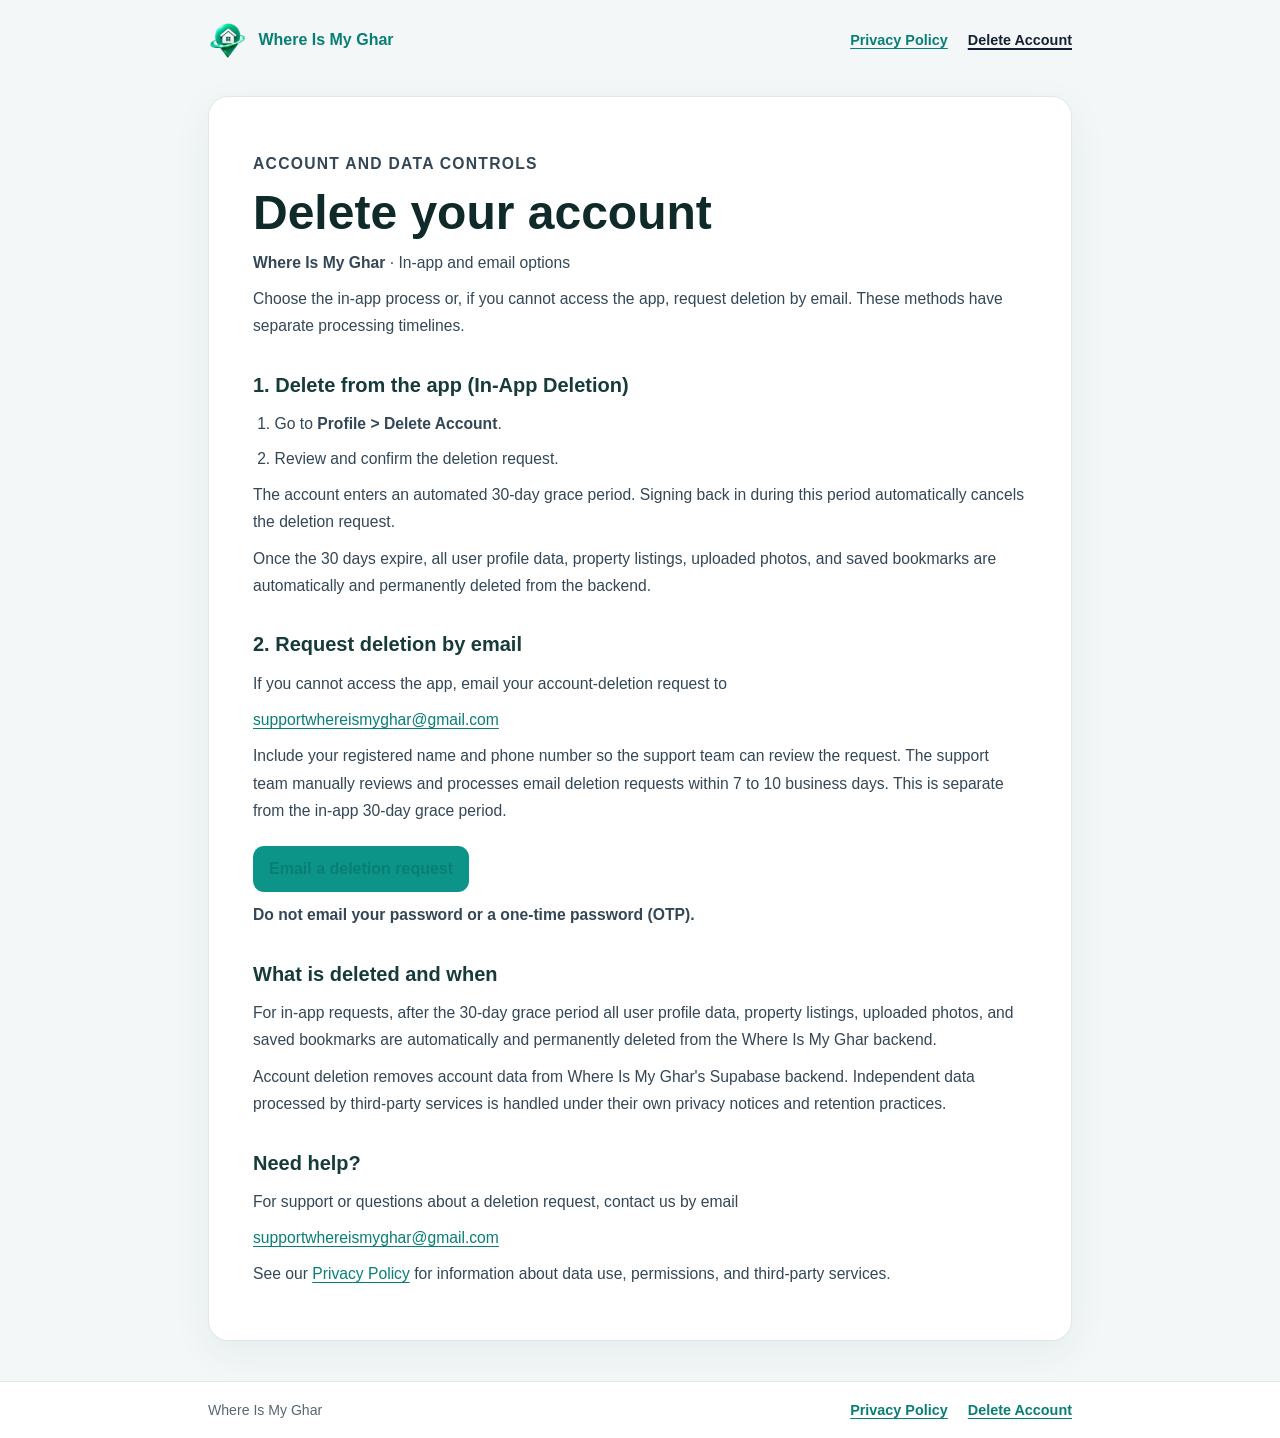
==== delete-account/index.html @ 68649dc3 "Isolate support emails from punctuation Co-authored-by: Copilot <223556219+Copilot@users.noreply.git" ====
<!doctype html>
<html lang="en">
  <head>
    <meta charset="utf-8" />
    <meta name="viewport" content="width=device-width, initial-scale=1" />
    <meta name="description" content="How to request deletion of your Where Is My Ghar account and associated data." />
    <link rel="canonical" href="https://whereismyghar.in/delete-account" />
    <link rel="stylesheet" href="/legal.css" />
    <title>Delete Account | Where Is My Ghar</title>
  </head>
  <body class="legal-page">
    <header class="legal-header legal-shell">
      <a class="legal-brand" href="/" aria-label="Where Is My Ghar home">
        <img src="/app-logo.webp" alt="" />
        <span>Where Is My Ghar</span>
      </a>
      <nav class="legal-nav" aria-label="Legal pages">
        <a href="/privacy-policy">Privacy Policy</a>
        <a href="/delete-account" aria-current="page">Delete Account</a>
      </nav>
    </header>

    <main class="legal-card legal-shell">
      <p class="legal-eyebrow">Account and data controls</p>
      <h1>Delete your account</h1>
      <p class="legal-effective"><strong>Where Is My Ghar</strong> · In-app and email options</p>
      <p class="legal-intro">
        Choose the in-app process or, if you cannot access the app, request deletion by
        email. These methods have separate processing timelines.
      </p>

      <section>
        <h2>1. Delete from the app (In-App Deletion)</h2>
        <ol>
          <li>Go to <strong>Profile &gt; Delete Account</strong>.</li>
          <li>Review and confirm the deletion request.</li>
        </ol>
        <p>
          The account enters an automated 30-day grace period. Signing back in during this
          period automatically cancels the deletion request.
        </p>
        <p>
          Once the 30 days expire, all user profile data, property listings, uploaded photos,
          and saved bookmarks are automatically and permanently deleted from the backend.
        </p>
      </section>

      <section>
        <h2>2. Request deletion by email</h2>
        <p>
          If you cannot access the app, email your account-deletion request to
        </p>
        <p>
          <a href="mailto:supportwhereismyghar@gmail.com?subject=Where%20Is%20My%20Ghar%20account%20deletion%20request">supportwhereismyghar@gmail.com</a>
        </p>
        <p>
          Include your registered name and phone number so the support team can review the
          request. The support team manually reviews and processes email deletion requests
          within 7 to 10 business days. This is separate from the in-app 30-day grace period.
        </p>
        <a
          class="legal-button"
          href="mailto:supportwhereismyghar@gmail.com?subject=Where%20Is%20My%20Ghar%20account%20deletion%20request"
        >Email a deletion request</a>
        <p><strong>Do not email your password or a one-time password (OTP).</strong></p>
      </section>

      <section>
        <h2>What is deleted and when</h2>
        <p>
          For in-app requests, after the 30-day grace period all user profile data, property
          listings, uploaded photos, and saved bookmarks are automatically and permanently
          deleted from the Where Is My Ghar backend.
        </p>
        <p>
          Account deletion removes account data from Where Is My Ghar's Supabase backend.
          Independent data processed by third-party services is handled under their own
          privacy notices and retention practices.
        </p>
      </section>

      <section>
        <h2>Need help?</h2>
        <p>
          For support or questions about a deletion request, contact us by email
        </p>
        <p>
          <a href="mailto:supportwhereismyghar@gmail.com">supportwhereismyghar@gmail.com</a>
        </p>
        <p>
          See our <a href="/privacy-policy">Privacy Policy</a> for information about data
          use, permissions, and third-party services.
        </p>
      </section>
    </main>

    <footer class="legal-footer">
      <p>Where Is My Ghar</p>
      <nav aria-label="Footer legal links">
        <a href="/privacy-policy">Privacy Policy</a>
        <a href="/delete-account">Delete Account</a>
      </nav>
    </footer>
  </body>
</html>
---- legal.css ----
.legal-page {
  color-scheme: light;
  font-family: Inter, -apple-system, BlinkMacSystemFont, "Segoe UI", sans-serif;
  color: #172033;
  background: #f3f7f8;
  font-synthesis: none;
  text-rendering: optimizeLegibility;
}

.legal-page *,
.legal-footer * {
  box-sizing: border-box;
}

.legal-page {
  margin: 0;
  min-width: 320px;
}

.legal-page a {
  color: #087f75;
  text-underline-offset: 0.18em;
}

.legal-page a:hover {
  color: #065f58;
}

.legal-shell {
  width: min(100% - 2rem, 54rem);
  margin-inline: auto;
}

.legal-header {
  display: flex;
  align-items: center;
  justify-content: space-between;
  gap: 1rem;
  padding-block: 1.25rem;
}

.legal-brand {
  display: inline-flex;
  align-items: center;
  gap: 0.65rem;
  color: #172033;
  font-weight: 750;
  text-decoration: none;
}

.legal-brand img {
  width: 2.5rem;
  height: 2.5rem;
  object-fit: contain;
}

.legal-nav,
.legal-footer nav {
  display: flex;
  flex-wrap: wrap;
  gap: 0.75rem 1.25rem;
}

.legal-nav a,
.legal-footer a {
  font-size: 0.9rem;
  font-weight: 650;
}

.legal-nav a[aria-current="page"] {
  color: #172033;
  text-decoration-thickness: 2px;
}

.legal-card {
  margin-block: 1rem 2.5rem;
  padding: clamp(1.25rem, 4vw, 2.75rem);
  border: 1px solid #dfe8e9;
  border-radius: 1.25rem;
  background: #fff;
  box-shadow: 0 12px 40px rgb(15 45 52 / 6%);
}

.legal-eyebrow {
  margin: 0 0 0.5rem;
  color: #087f75;
  font-size: 0.82rem;
  font-weight: 750;
  letter-spacing: 0.08em;
  text-transform: uppercase;
}

.legal-card h1 {
  margin: 0;
  color: #102a2a;
  font-size: clamp(2rem, 7vw, 3rem);
  line-height: 1.12;
}

.legal-effective {
  margin: 0.8rem 0 1.5rem;
  color: #586775;
  font-size: 0.94rem;
}

.legal-intro {
  margin: 0 0 2rem;
  color: #344756;
  font-size: 1.05rem;
  line-height: 1.75;
}

.legal-card section {
  margin-top: 2rem;
}

.legal-card h2 {
  margin: 0 0 0.7rem;
  color: #173a3a;
  font-size: 1.25rem;
  line-height: 1.35;
}

.legal-card p,
.legal-card li {
  color: #344756;
  font-size: 0.98rem;
  line-height: 1.75;
}

.legal-card p {
  margin: 0.55rem 0;
}

.legal-card ul,
.legal-card ol {
  margin: 0.65rem 0 0;
  padding-left: 1.35rem;
}

.legal-card li + li {
  margin-top: 0.45rem;
}

.legal-button {
  display: inline-flex;
  min-height: 2.9rem;
  align-items: center;
  justify-content: center;
  margin-top: 0.8rem;
  padding: 0.7rem 1rem;
  border-radius: 0.7rem;
  background: #0d9488;
  color: #fff;
  font-weight: 700;
  text-decoration: none;
}

.legal-button:hover {
  background: #087f75;
  color: #fff;
}

.legal-footer {
  display: flex;
  flex-wrap: wrap;
  align-items: center;
  justify-content: space-between;
  gap: 0.75rem 1.5rem;
  padding: 1.25rem max(1rem, calc((100% - 54rem) / 2));
  border-top: 1px solid #dfe8e9;
  background: #fff;
}

.legal-footer p {
  margin: 0;
  color: #586775;
  font-size: 0.88rem;
}

.site-legal-footer {
  position: relative;
  z-index: 1;
}

.dark .site-legal-footer {
  border-color: #334155;
  background: #0f172a;
}

.dark .site-legal-footer p {
  color: #cbd5e1;
}

@media (max-width: 520px) {
  .legal-shell {
    width: min(100% - 1.25rem, 54rem);
  }

  .legal-header {
    align-items: flex-start;
    flex-direction: column;
  }

  .legal-nav {
    gap: 0.6rem 1rem;
  }

  .legal-card {
    margin-top: 0.25rem;
    border-radius: 1rem;
  }

  .legal-footer {
    align-items: flex-start;
    flex-direction: column;
    padding-inline: 1rem;
  }
}
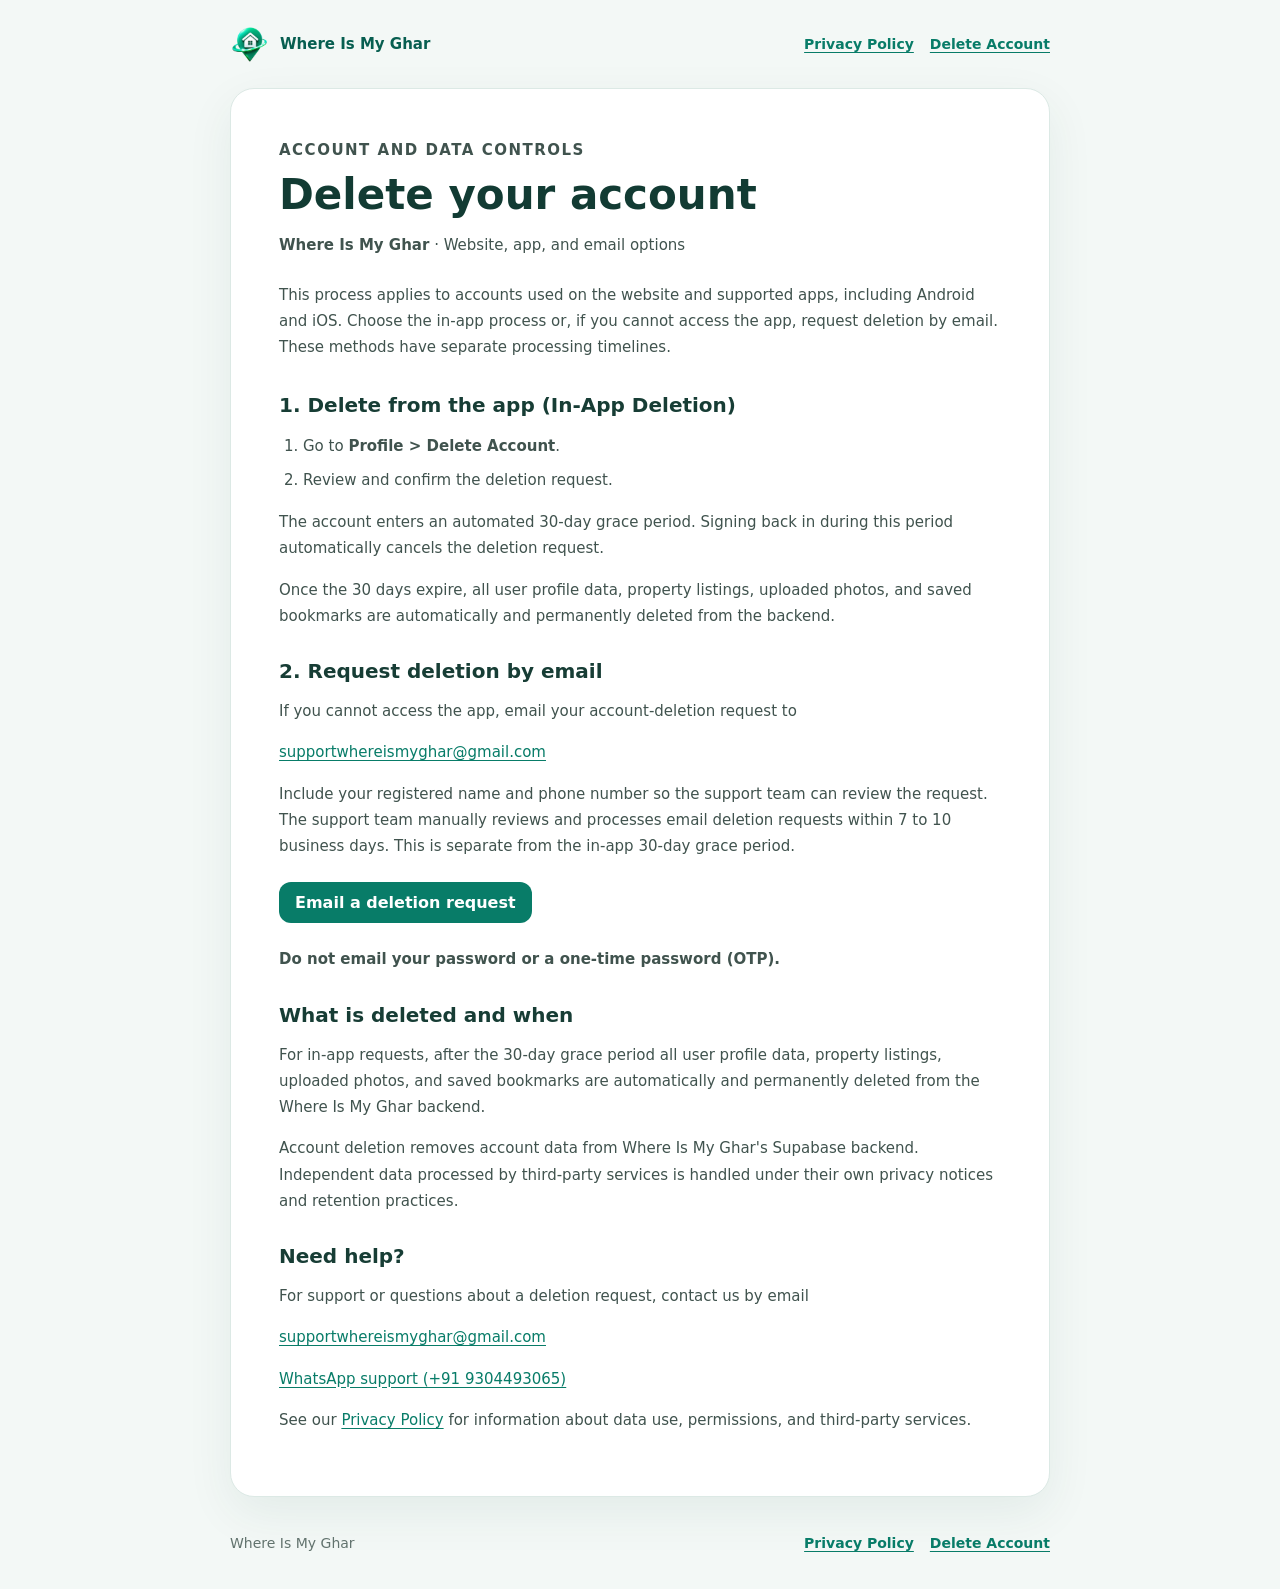
==== commit c856f385: "Deploy version 13 production site Co-authored-by: Copilot <223556219+Copilot@users.noreply.github.co" ====
--- a/delete-account/index.html
+++ b/delete-account/index.html
@@ -3,12 +3,12 @@
   <head>
     <meta charset="utf-8" />
     <meta name="viewport" content="width=device-width, initial-scale=1" />
-    <meta name="description" content="How to request deletion of your Where Is My Ghar account and associated data." />
+    <meta name="description" content="How to request deletion of your Where Is My Ghar account and associated data from the website or supported apps." />
     <link rel="canonical" href="https://whereismyghar.in/delete-account" />
     <link rel="stylesheet" href="/legal.css" />
     <title>Delete Account | Where Is My Ghar</title>
   </head>
-  <body class="legal-page">
+  <body class="legal-page" data-legal-page="delete-account">
     <header class="legal-header legal-shell">
       <a class="legal-brand" href="/" aria-label="Where Is My Ghar home">
         <img src="/app-logo.webp" alt="" />
@@ -23,10 +23,11 @@
     <main class="legal-card legal-shell">
       <p class="legal-eyebrow">Account and data controls</p>
       <h1>Delete your account</h1>
-      <p class="legal-effective"><strong>Where Is My Ghar</strong> · In-app and email options</p>
+      <p class="legal-effective"><strong>Where Is My Ghar</strong> · Website, app, and email options</p>
       <p class="legal-intro">
-        Choose the in-app process or, if you cannot access the app, request deletion by
-        email. These methods have separate processing timelines.
+        This process applies to accounts used on the website and supported apps, including
+        Android and iOS. Choose the in-app process or, if you cannot access the app, request
+        deletion by email. These methods have separate processing timelines.
       </p>
 
       <section>
@@ -87,6 +88,14 @@
         <p>
           <a href="mailto:supportwhereismyghar@gmail.com">supportwhereismyghar@gmail.com</a>
         </p>
+        <p class="legal-whatsapp-paragraph">
+          <a
+            class="legal-whatsapp-link"
+            href="https://wa.me/919304493065?text=Hi%20Where%20Is%20My%20Ghar%20Support,%20I%20have%20a%20question%20about%20account%20deletion."
+            target="_blank"
+            rel="noopener noreferrer"
+          >WhatsApp support (+91 9304493065)</a>
+        </p>
         <p>
           See our <a href="/privacy-policy">Privacy Policy</a> for information about data
           use, permissions, and third-party services.
@@ -101,5 +110,6 @@
         <a href="/delete-account">Delete Account</a>
       </nav>
     </footer>
+  <script src="/legal-language.js"></script>
   </body>
 </html>
--- a/legal.css
+++ b/legal.css
@@ -1,200 +1,171 @@
-.legal-page {
-  color-scheme: light;
-  font-family: Inter, -apple-system, BlinkMacSystemFont, "Segoe UI", sans-serif;
-  color: #172033;
-  background: #f3f7f8;
+:root {
+  color-scheme: light dark;
+  font-family: Inter, ui-sans-serif, system-ui, -apple-system, BlinkMacSystemFont, "Segoe UI", sans-serif;
+  color: #17211f;
+  background: #f3f8f6;
   font-synthesis: none;
   text-rendering: optimizeLegibility;
 }
 
-.legal-page *,
-.legal-footer * {
+* {
   box-sizing: border-box;
 }
 
+body {
+  margin: 0;
+}
+
+a {
+  color: #087c68;
+  text-underline-offset: 3px;
+}
+
 .legal-page {
-  margin: 0;
-  min-width: 320px;
-}
-
-.legal-page a {
-  color: #087f75;
-  text-underline-offset: 0.18em;
-}
-
-.legal-page a:hover {
-  color: #065f58;
+  min-height: 100vh;
+  padding: 24px;
 }
 
 .legal-shell {
-  width: min(100% - 2rem, 54rem);
+  width: min(100%, 820px);
   margin-inline: auto;
 }
 
-.legal-header {
+.legal-header,
+.legal-nav,
+.legal-brand,
+.legal-footer nav {
   display: flex;
   align-items: center;
+}
+
+.legal-header {
   justify-content: space-between;
-  gap: 1rem;
-  padding-block: 1.25rem;
+  gap: 20px;
+  margin-bottom: 24px;
 }
 
 .legal-brand {
-  display: inline-flex;
-  align-items: center;
-  gap: 0.65rem;
-  color: #172033;
+  gap: 10px;
+  color: #075e50;
+  font-size: 15px;
   font-weight: 750;
   text-decoration: none;
 }
 
 .legal-brand img {
-  width: 2.5rem;
-  height: 2.5rem;
+  width: 40px;
+  height: 40px;
   object-fit: contain;
 }
 
 .legal-nav,
 .legal-footer nav {
-  display: flex;
   flex-wrap: wrap;
-  gap: 0.75rem 1.25rem;
-}
-
-.legal-nav a,
-.legal-footer a {
-  font-size: 0.9rem;
+  gap: 16px;
+  font-size: 14px;
   font-weight: 650;
 }
 
-.legal-nav a[aria-current="page"] {
-  color: #172033;
-  text-decoration-thickness: 2px;
-}
-
 .legal-card {
-  margin-block: 1rem 2.5rem;
-  padding: clamp(1.25rem, 4vw, 2.75rem);
-  border: 1px solid #dfe8e9;
-  border-radius: 1.25rem;
+  padding: clamp(24px, 5vw, 48px);
+  border: 1px solid #dce9e5;
+  border-radius: 24px;
   background: #fff;
-  box-shadow: 0 12px 40px rgb(15 45 52 / 6%);
+  box-shadow: 0 16px 48px rgb(19 72 61 / 7%);
 }
 
 .legal-eyebrow {
-  margin: 0 0 0.5rem;
-  color: #087f75;
-  font-size: 0.82rem;
+  margin: 0 0 8px;
+  color: #087c68;
+  font-size: 12px;
   font-weight: 750;
-  letter-spacing: 0.08em;
+  letter-spacing: 0.1em;
   text-transform: uppercase;
 }
 
-.legal-card h1 {
+h1 {
   margin: 0;
-  color: #102a2a;
-  font-size: clamp(2rem, 7vw, 3rem);
-  line-height: 1.12;
+  color: #123b33;
+  font-size: clamp(30px, 6vw, 42px);
+  line-height: 1.15;
 }
 
 .legal-effective {
-  margin: 0.8rem 0 1.5rem;
-  color: #586775;
-  font-size: 0.94rem;
+  margin: 12px 0 0;
+  color: #62736e;
+  font-size: 14px;
 }
 
 .legal-intro {
-  margin: 0 0 2rem;
-  color: #344756;
-  font-size: 1.05rem;
-  line-height: 1.75;
+  margin: 24px 0 32px;
+  color: #40534e;
+  font-size: 17px;
+  line-height: 1.7;
 }
 
 .legal-card section {
-  margin-top: 2rem;
+  margin-top: 30px;
 }
 
 .legal-card h2 {
-  margin: 0 0 0.7rem;
-  color: #173a3a;
-  font-size: 1.25rem;
-  line-height: 1.35;
+  margin: 0 0 12px;
+  color: #173d35;
+  font-size: 20px;
 }
 
 .legal-card p,
 .legal-card li {
-  color: #344756;
-  font-size: 0.98rem;
+  color: #40534e;
+  font-size: 15px;
   line-height: 1.75;
-}
-
-.legal-card p {
-  margin: 0.55rem 0;
 }
 
 .legal-card ul,
 .legal-card ol {
-  margin: 0.65rem 0 0;
-  padding-left: 1.35rem;
+  padding-left: 24px;
 }
 
 .legal-card li + li {
-  margin-top: 0.45rem;
+  margin-top: 8px;
 }
 
 .legal-button {
   display: inline-flex;
-  min-height: 2.9rem;
-  align-items: center;
-  justify-content: center;
-  margin-top: 0.8rem;
-  padding: 0.7rem 1rem;
-  border-radius: 0.7rem;
-  background: #0d9488;
+  margin: 8px 0;
+  padding: 11px 16px;
+  border-radius: 12px;
+  background: #087c68;
   color: #fff;
+  -webkit-text-fill-color: #fff;
   font-weight: 700;
   text-decoration: none;
 }
 
+.legal-card .legal-button,
+.legal-card .legal-button:link,
+.legal-card .legal-button:visited {
+  color: #fff;
+  -webkit-text-fill-color: #fff;
+}
+
 .legal-button:hover {
-  background: #087f75;
-  color: #fff;
+  background: #066554;
 }
 
 .legal-footer {
   display: flex;
-  flex-wrap: wrap;
+  justify-content: space-between;
   align-items: center;
-  justify-content: space-between;
-  gap: 0.75rem 1.5rem;
-  padding: 1.25rem max(1rem, calc((100% - 54rem) / 2));
-  border-top: 1px solid #dfe8e9;
-  background: #fff;
-}
-
-.legal-footer p {
-  margin: 0;
-  color: #586775;
-  font-size: 0.88rem;
-}
-
-.site-legal-footer {
-  position: relative;
-  z-index: 1;
-}
-
-.dark .site-legal-footer {
-  border-color: #334155;
-  background: #0f172a;
-}
-
-.dark .site-legal-footer p {
-  color: #cbd5e1;
-}
-
-@media (max-width: 520px) {
-  .legal-shell {
-    width: min(100% - 1.25rem, 54rem);
+  gap: 16px;
+  width: min(100%, 820px);
+  margin: 24px auto 0;
+  color: #62736e;
+  font-size: 14px;
+}
+
+@media (max-width: 560px) {
+  .legal-page {
+    padding: 16px;
   }
 
   .legal-header {
@@ -202,18 +173,57 @@
     flex-direction: column;
   }
 
-  .legal-nav {
-    gap: 0.6rem 1rem;
-  }
-
-  .legal-card {
-    margin-top: 0.25rem;
-    border-radius: 1rem;
-  }
-
   .legal-footer {
     align-items: flex-start;
     flex-direction: column;
-    padding-inline: 1rem;
-  }
-}
+  }
+}
+
+@media (prefers-color-scheme: dark) {
+  :root {
+    color: #e5eeeb;
+    background: #0b1714;
+  }
+
+  .legal-page {
+    background: #0b1714;
+  }
+
+  .legal-brand {
+    color: #6ee7c4;
+  }
+
+  .legal-card {
+    border-color: #29463e;
+    background: #12221e;
+  }
+
+  .legal-eyebrow,
+  a {
+    color: #6ee7c4;
+  }
+
+  h1,
+  .legal-card h2 {
+    color: #e3f4ee;
+  }
+
+  .legal-effective,
+  .legal-card p,
+  .legal-card li,
+  .legal-footer {
+    color: #c4d5ce;
+  }
+
+  .legal-card .legal-button,
+  .legal-card .legal-button:link,
+  .legal-card .legal-button:visited {
+    background: #0b806d;
+    color: #fff;
+    -webkit-text-fill-color: #fff;
+  }
+
+  .legal-card .legal-button:hover {
+    background: #09927b;
+  }
+}
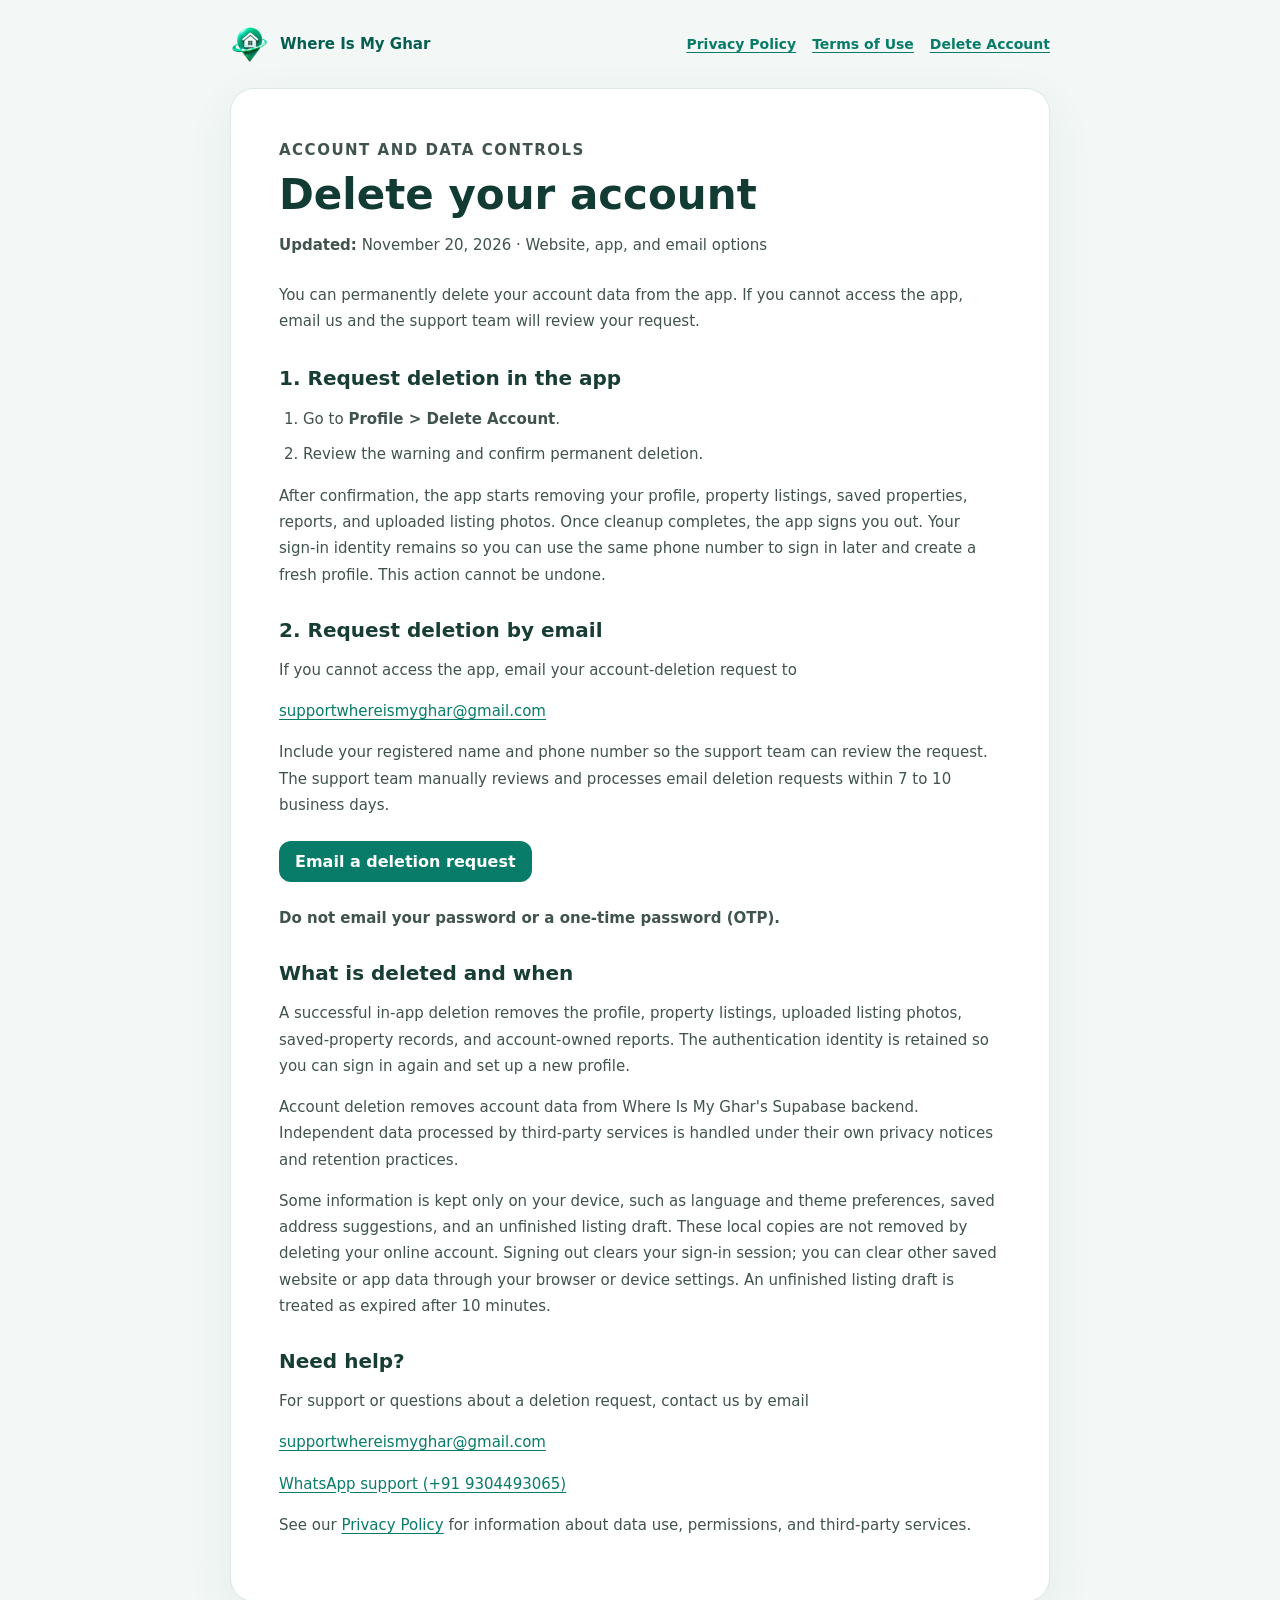
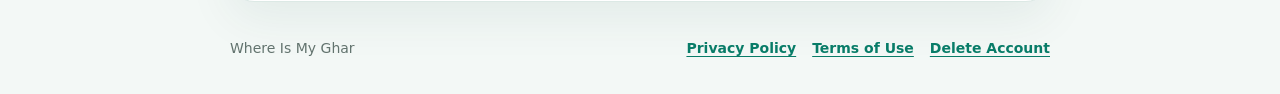
==== commit e22234cf: "Deploy updated web archive Co-authored-by: Copilot <223556219+Copilot@users.noreply.github.com>" ====
--- a/delete-account/index.html
+++ b/delete-account/index.html
@@ -3,8 +3,10 @@
   <head>
     <meta charset="utf-8" />
     <meta name="viewport" content="width=device-width, initial-scale=1" />
-    <meta name="description" content="How to request deletion of your Where Is My Ghar account and associated data from the website or supported apps." />
+    <meta name="description" content="How to request deletion of your Where Is My Ghar account and what happens to its data." />
     <link rel="canonical" href="https://whereismyghar.in/delete-account" />
+    <link rel="icon" type="image/png" href="/where-is-my-ghar-icon-192.png" />
+    <link rel="apple-touch-icon" href="/where-is-my-ghar-icon-192.png" />
     <link rel="stylesheet" href="/legal.css" />
     <title>Delete Account | Where Is My Ghar</title>
   </head>
@@ -16,6 +18,7 @@
       </a>
       <nav class="legal-nav" aria-label="Legal pages">
         <a href="/privacy-policy">Privacy Policy</a>
+        <a href="/terms-of-use">Terms of Use</a>
         <a href="/delete-account" aria-current="page">Delete Account</a>
       </nav>
     </header>
@@ -23,26 +26,24 @@
     <main class="legal-card legal-shell">
       <p class="legal-eyebrow">Account and data controls</p>
       <h1>Delete your account</h1>
-      <p class="legal-effective"><strong>Where Is My Ghar</strong> · Website, app, and email options</p>
+      <p class="legal-effective"><strong>Updated:</strong> November 20, 2026 · Website, app, and email options</p>
       <p class="legal-intro">
-        This process applies to accounts used on the website and supported apps, including
-        Android and iOS. Choose the in-app process or, if you cannot access the app, request
-        deletion by email. These methods have separate processing timelines.
+        You can permanently delete your account data from the app. If you cannot access the app,
+        email us and the support team will review your request.
       </p>
 
       <section>
-        <h2>1. Delete from the app (In-App Deletion)</h2>
+        <h2>1. Request deletion in the app</h2>
         <ol>
           <li>Go to <strong>Profile &gt; Delete Account</strong>.</li>
-          <li>Review and confirm the deletion request.</li>
+          <li>Review the warning and confirm permanent deletion.</li>
         </ol>
         <p>
-          The account enters an automated 30-day grace period. Signing back in during this
-          period automatically cancels the deletion request.
-        </p>
-        <p>
-          Once the 30 days expire, all user profile data, property listings, uploaded photos,
-          and saved bookmarks are automatically and permanently deleted from the backend.
+          After confirmation, the app starts removing your profile, property listings,
+          saved properties, reports, and uploaded listing photos. Once cleanup completes,
+          the app signs you out. Your sign-in identity remains so you can use the same
+          phone number to sign in later and create a fresh profile. This action cannot be
+          undone.
         </p>
       </section>
 
@@ -57,7 +58,7 @@
         <p>
           Include your registered name and phone number so the support team can review the
           request. The support team manually reviews and processes email deletion requests
-          within 7 to 10 business days. This is separate from the in-app 30-day grace period.
+          within 7 to 10 business days.
         </p>
         <a
           class="legal-button"
@@ -69,14 +70,23 @@
       <section>
         <h2>What is deleted and when</h2>
         <p>
-          For in-app requests, after the 30-day grace period all user profile data, property
-          listings, uploaded photos, and saved bookmarks are automatically and permanently
-          deleted from the Where Is My Ghar backend.
+          A successful in-app deletion removes the profile, property listings, uploaded
+          listing photos, saved-property records, and account-owned reports. The
+          authentication identity is retained so you can sign in again and set up a new
+          profile.
         </p>
         <p>
           Account deletion removes account data from Where Is My Ghar's Supabase backend.
           Independent data processed by third-party services is handled under their own
           privacy notices and retention practices.
+        </p>
+        <p>
+          Some information is kept only on your device, such as language and theme
+          preferences, saved address suggestions, and an unfinished listing draft. These
+          local copies are not removed by deleting your online account. Signing out clears
+          your sign-in session; you can clear other saved website or app data through your
+          browser or device settings. An unfinished listing draft is treated as expired
+          after 10 minutes.
         </p>
       </section>
 
@@ -107,6 +117,7 @@
       <p>Where Is My Ghar</p>
       <nav aria-label="Footer legal links">
         <a href="/privacy-policy">Privacy Policy</a>
+        <a href="/terms-of-use">Terms of Use</a>
         <a href="/delete-account">Delete Account</a>
       </nav>
     </footer>
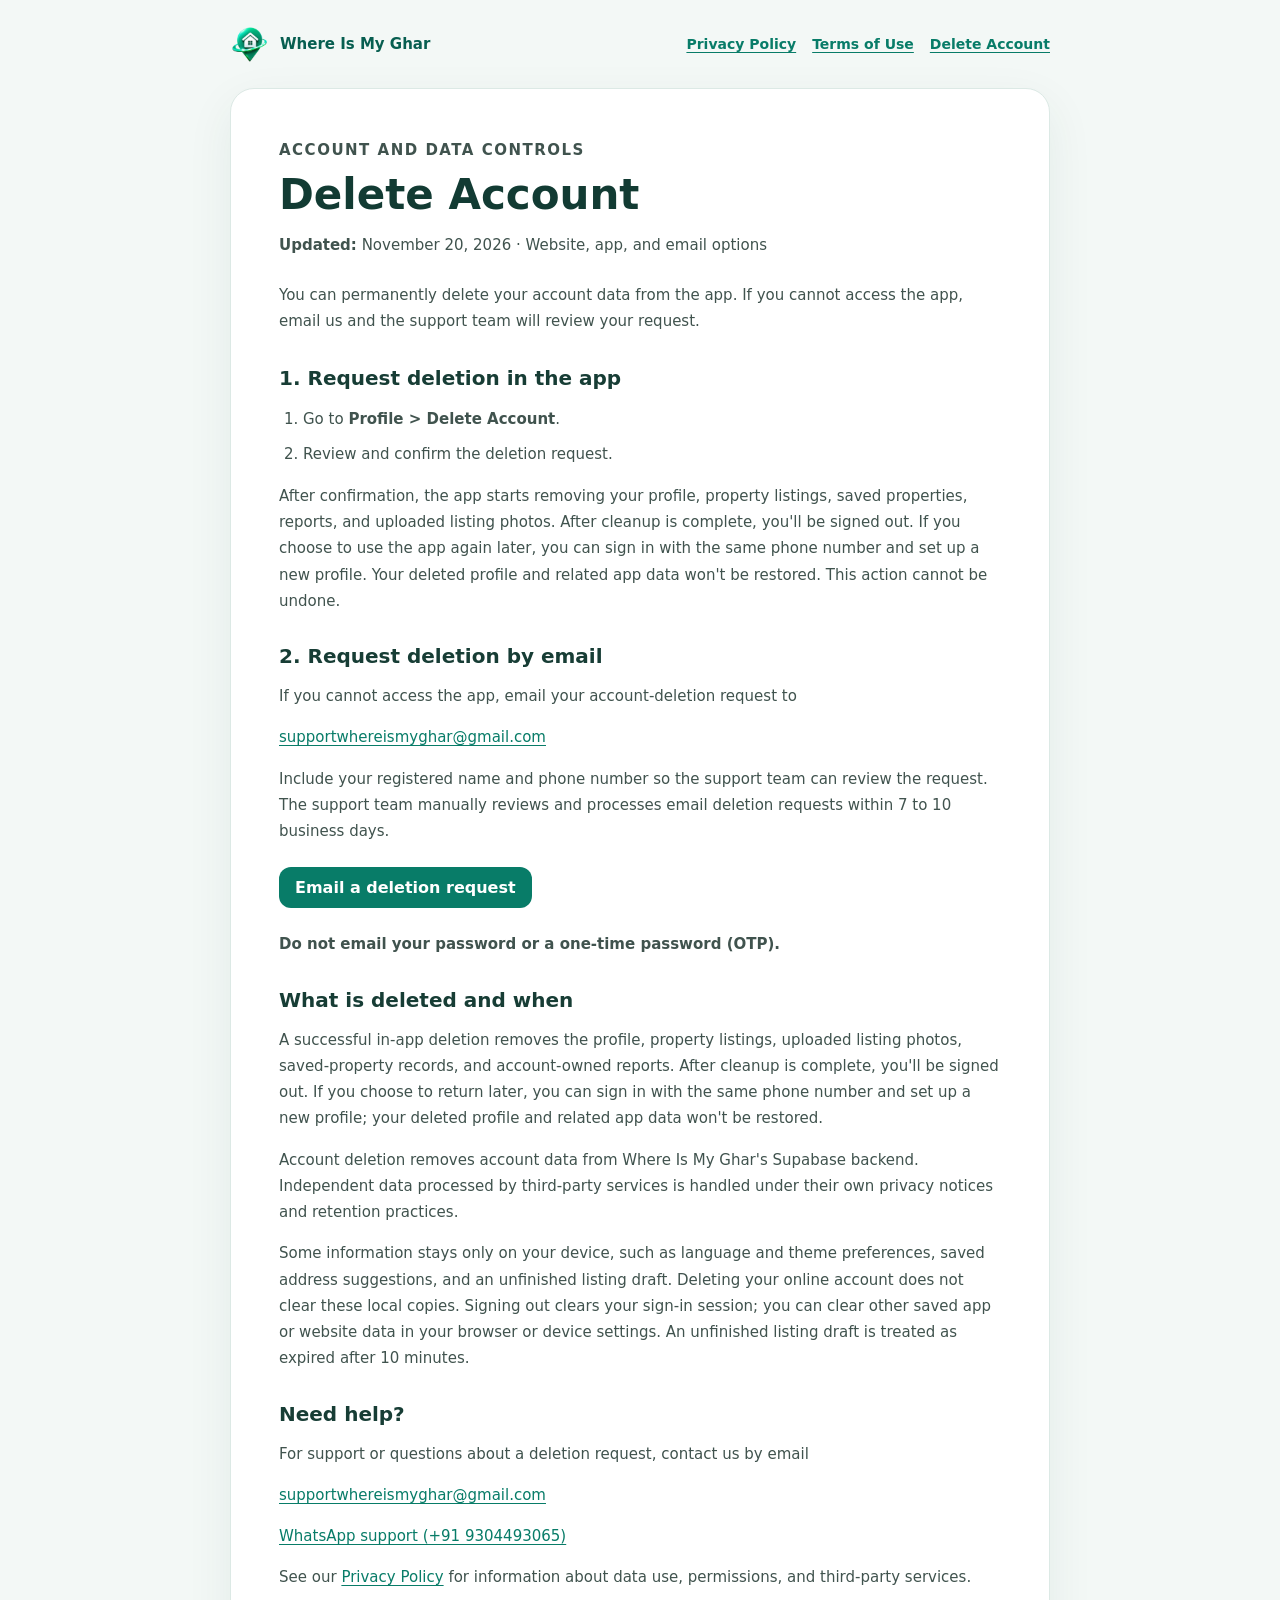
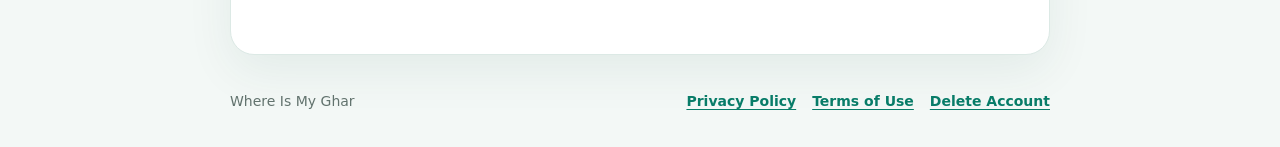
==== commit 6e510a63: "Deploy updated web bundle and sitemap Co-authored-by: Copilot <223556219+Copilot@users.noreply.githu" ====
--- a/delete-account/index.html
+++ b/delete-account/index.html
@@ -2,11 +2,11 @@
 <html lang="en">
   <head>
     <meta charset="utf-8" />
-    <meta name="viewport" content="width=device-width, initial-scale=1" />
+    <meta name="viewport" content="width=device-width, initial-scale=1, viewport-fit=cover" />
     <meta name="description" content="How to request deletion of your Where Is My Ghar account and what happens to its data." />
     <link rel="canonical" href="https://whereismyghar.in/delete-account" />
-    <link rel="icon" type="image/png" href="/where-is-my-ghar-icon-192.png" />
-    <link rel="apple-touch-icon" href="/where-is-my-ghar-icon-192.png" />
+    <link rel="icon" type="image/png" href="/favicon.png" />
+    <link rel="apple-touch-icon" href="/apple-touch-icon.png" />
     <link rel="stylesheet" href="/legal.css" />
     <title>Delete Account | Where Is My Ghar</title>
   </head>
@@ -41,8 +41,9 @@
         <p>
           After confirmation, the app starts removing your profile, property listings,
           saved properties, reports, and uploaded listing photos. Once cleanup completes,
-          the app signs you out. Your sign-in identity remains so you can use the same
-          phone number to sign in later and create a fresh profile. This action cannot be
+          After cleanup is complete, you'll be signed out. If you choose to use the app
+          again later, you can sign in with the same phone number and set up a new profile.
+          Your deleted profile and related app data won't be restored. This action cannot be
           undone.
         </p>
       </section>
@@ -72,8 +73,9 @@
         <p>
           A successful in-app deletion removes the profile, property listings, uploaded
           listing photos, saved-property records, and account-owned reports. The
-          authentication identity is retained so you can sign in again and set up a new
-          profile.
+          After cleanup is complete, you'll be signed out. If you choose to return later,
+          you can sign in with the same phone number and set up a new profile; your deleted
+          profile and related app data won't be restored.
         </p>
         <p>
           Account deletion removes account data from Where Is My Ghar's Supabase backend.
--- a/legal.css
+++ b/legal.css
@@ -22,7 +22,9 @@
 
 .legal-page {
   min-height: 100vh;
-  padding: 24px;
+  min-height: 100dvh;
+  padding: calc(24px + var(--safe-area-inset-top, env(safe-area-inset-top, 0px))) 24px
+    calc(24px + var(--safe-area-inset-bottom, env(safe-area-inset-bottom, 0px)));
 }
 
 .legal-shell {
@@ -165,7 +167,8 @@
 
 @media (max-width: 560px) {
   .legal-page {
-    padding: 16px;
+    padding: calc(16px + var(--safe-area-inset-top, env(safe-area-inset-top, 0px))) 16px
+      calc(16px + var(--safe-area-inset-bottom, env(safe-area-inset-bottom, 0px)));
   }
 
   .legal-header {
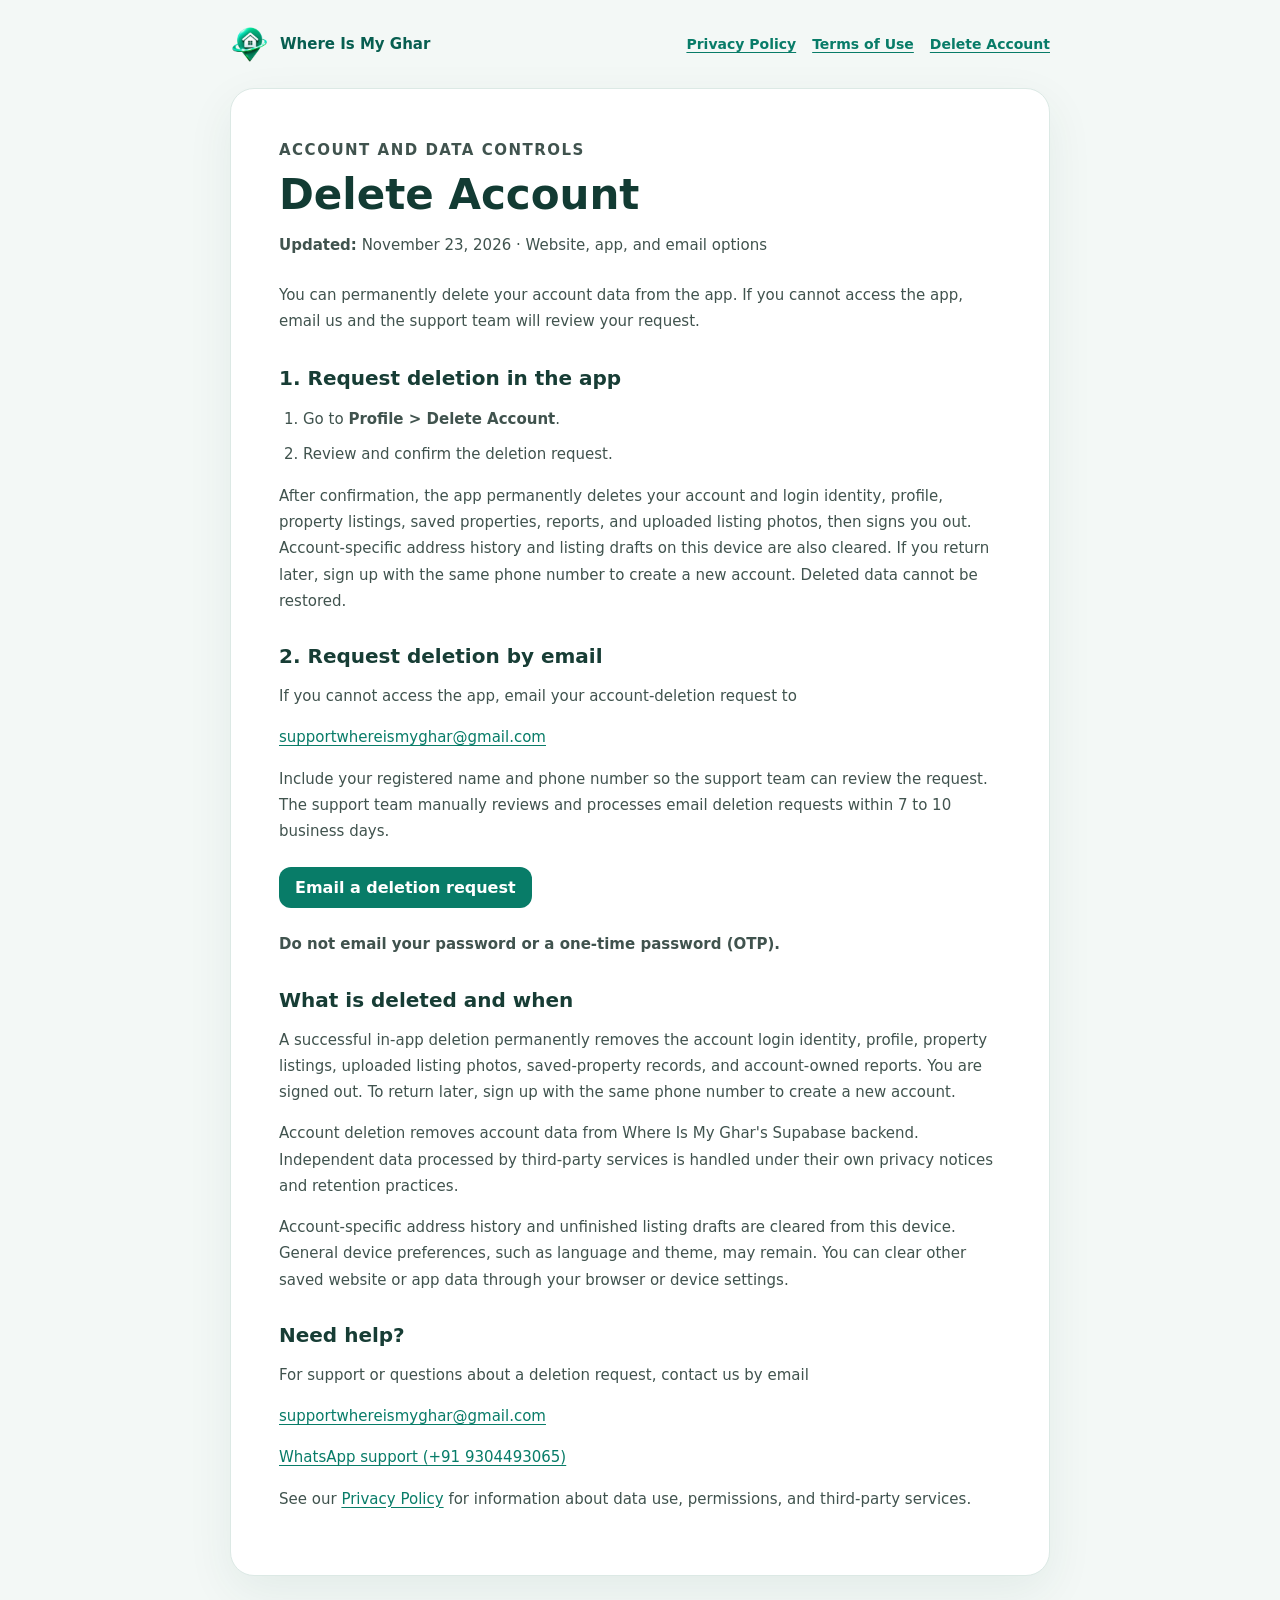
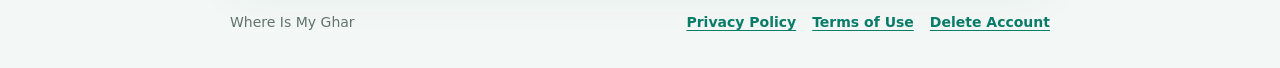
==== commit 1d971830: "Deploy updated web bundle new 8 Co-authored-by: Copilot <223556219+Copilot@users.noreply.github.com>" ====
--- a/delete-account/index.html
+++ b/delete-account/index.html
@@ -5,7 +5,7 @@
     <meta name="viewport" content="width=device-width, initial-scale=1, viewport-fit=cover" />
     <meta name="description" content="How to request deletion of your Where Is My Ghar account and what happens to its data." />
     <link rel="canonical" href="https://whereismyghar.in/delete-account" />
-    <link rel="icon" type="image/png" href="/favicon.png" />
+    <link rel="icon" type="image/png" sizes="192x192" href="/favicon.png?v=2" />
     <link rel="apple-touch-icon" href="/apple-touch-icon.png" />
     <link rel="stylesheet" href="/legal.css" />
     <title>Delete Account | Where Is My Ghar</title>
@@ -26,7 +26,7 @@
     <main class="legal-card legal-shell">
       <p class="legal-eyebrow">Account and data controls</p>
       <h1>Delete your account</h1>
-      <p class="legal-effective"><strong>Updated:</strong> November 20, 2026 · Website, app, and email options</p>
+      <p class="legal-effective"><strong>Updated:</strong> November 23, 2026 · Website, app, and email options</p>
       <p class="legal-intro">
         You can permanently delete your account data from the app. If you cannot access the app,
         email us and the support team will review your request.
@@ -39,12 +39,11 @@
           <li>Review the warning and confirm permanent deletion.</li>
         </ol>
         <p>
-          After confirmation, the app starts removing your profile, property listings,
-          saved properties, reports, and uploaded listing photos. Once cleanup completes,
-          After cleanup is complete, you'll be signed out. If you choose to use the app
-          again later, you can sign in with the same phone number and set up a new profile.
-          Your deleted profile and related app data won't be restored. This action cannot be
-          undone.
+          After confirmation, the app permanently deletes your account and login identity,
+          profile, property listings, saved properties, reports, and uploaded listing
+          photos, then signs you out. Account-specific address history and listing drafts
+          on this device are also cleared. If you return later, sign up with the same phone
+          number to create a new account. Deleted data cannot be restored.
         </p>
       </section>
 
@@ -71,11 +70,10 @@
       <section>
         <h2>What is deleted and when</h2>
         <p>
-          A successful in-app deletion removes the profile, property listings, uploaded
-          listing photos, saved-property records, and account-owned reports. The
-          After cleanup is complete, you'll be signed out. If you choose to return later,
-          you can sign in with the same phone number and set up a new profile; your deleted
-          profile and related app data won't be restored.
+          A successful in-app deletion permanently removes the account login identity,
+          profile, property listings, uploaded listing photos, saved-property records, and
+          account-owned reports. You are signed out. To return later, sign up with the same
+          phone number to create a new account.
         </p>
         <p>
           Account deletion removes account data from Where Is My Ghar's Supabase backend.
@@ -83,12 +81,10 @@
           privacy notices and retention practices.
         </p>
         <p>
-          Some information is kept only on your device, such as language and theme
-          preferences, saved address suggestions, and an unfinished listing draft. These
-          local copies are not removed by deleting your online account. Signing out clears
-          your sign-in session; you can clear other saved website or app data through your
-          browser or device settings. An unfinished listing draft is treated as expired
-          after 10 minutes.
+          Account-specific address history and unfinished listing drafts are cleared from
+          this device. General device preferences, such as language and theme, may remain.
+          You can clear other saved website or app data through your browser or device
+          settings.
         </p>
       </section>
 
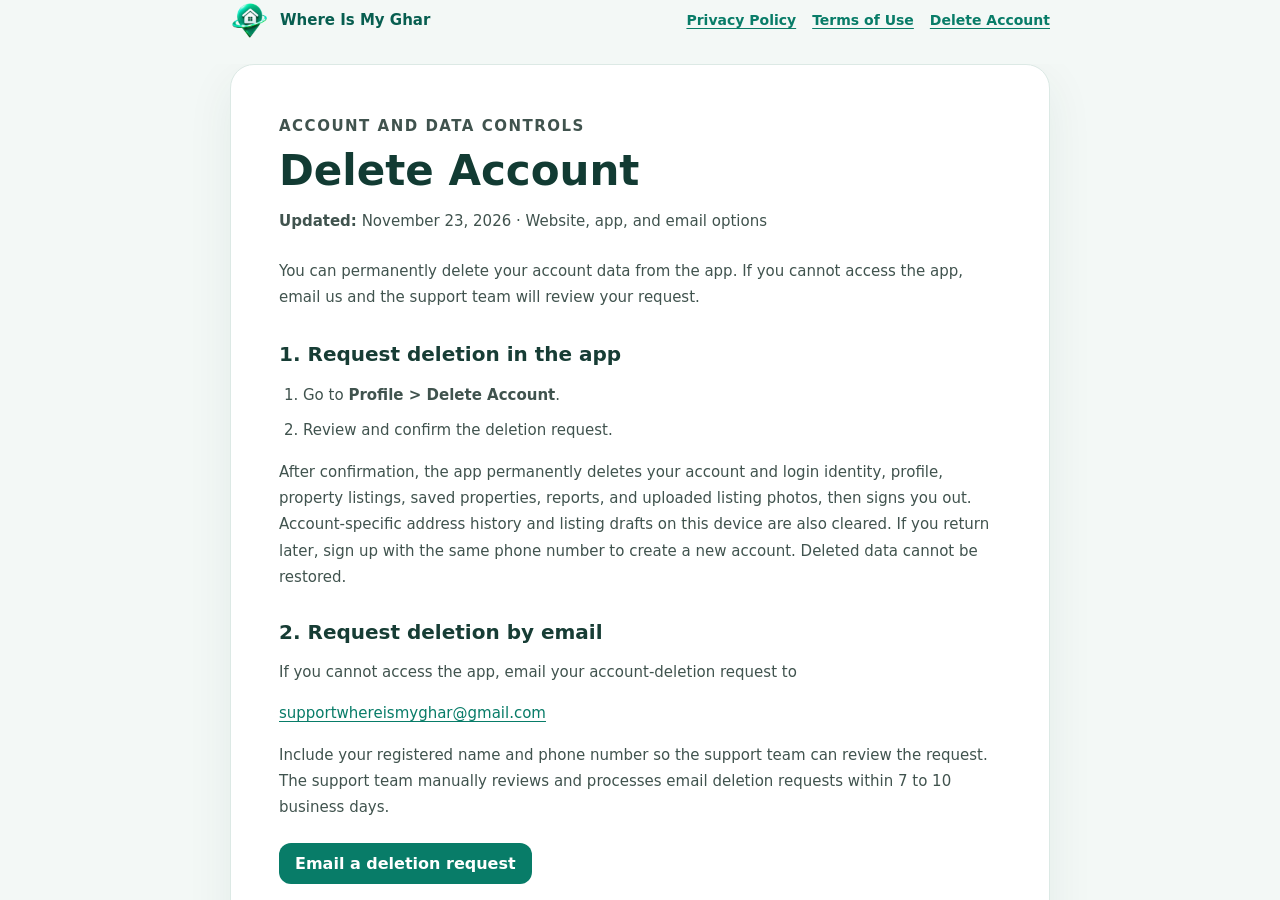
==== commit 0d278703: "Deploy updated web bundle new 10 Co-authored-by: Copilot <223556219+Copilot@users.noreply.github.com" ====
--- a/delete-account/index.html
+++ b/delete-account/index.html
@@ -7,10 +7,11 @@
     <link rel="canonical" href="https://whereismyghar.in/delete-account" />
     <link rel="icon" type="image/png" sizes="192x192" href="/favicon.png?v=2" />
     <link rel="apple-touch-icon" href="/apple-touch-icon.png" />
+    <link rel="stylesheet" href="/safe-area.css" />
     <link rel="stylesheet" href="/legal.css" />
     <title>Delete Account | Where Is My Ghar</title>
   </head>
-  <body class="legal-page" data-legal-page="delete-account">
+  <body class="app-background app-safe-area legal-page" data-legal-page="delete-account">
     <header class="legal-header legal-shell">
       <a class="legal-brand" href="/" aria-label="Where Is My Ghar home">
         <img src="/app-logo.webp" alt="" />
@@ -23,6 +24,7 @@
       </nav>
     </header>
 
+    <div class="legal-content-scroll">
     <main class="legal-card legal-shell">
       <p class="legal-eyebrow">Account and data controls</p>
       <h1>Delete your account</h1>
@@ -111,14 +113,7 @@
       </section>
     </main>
 
-    <footer class="legal-footer">
-      <p>Where Is My Ghar</p>
-      <nav aria-label="Footer legal links">
-        <a href="/privacy-policy">Privacy Policy</a>
-        <a href="/terms-of-use">Terms of Use</a>
-        <a href="/delete-account">Delete Account</a>
-      </nav>
-    </footer>
   <script src="/legal-language.js"></script>
+    </div>
   </body>
 </html>
--- a/safe-area.css
+++ b/safe-area.css
@@ -0,0 +1,83 @@
+* {
+  -ms-overflow-style: none;
+  scrollbar-width: none;
+}
+
+*::-webkit-scrollbar {
+  display: none;
+  width: 0;
+  height: 0;
+}
+
+:root {
+  --app-safe-area-top: var(--safe-area-inset-top, env(safe-area-inset-top, 0px));
+  --app-safe-area-bottom: var(--safe-area-inset-bottom, env(safe-area-inset-bottom, 0px));
+}
+
+.app-background {
+  position: fixed;
+  inset: 0;
+  isolation: isolate;
+  display: flex;
+  flex-direction: column;
+  min-height: 0;
+  overflow: hidden;
+}
+
+.app-safe-area {
+  box-sizing: border-box;
+  padding-block: var(--app-safe-area-top) var(--app-safe-area-bottom);
+}
+
+.safe-area-scroll-body {
+  flex: 1 1 0%;
+  min-height: 0;
+  overflow-y: auto;
+  overscroll-behavior: contain;
+  -webkit-overflow-scrolling: touch;
+}
+
+.safe-area-action-footer {
+  flex: 0 0 auto;
+}
+
+.safe-area-banner-offset {
+  bottom: calc(var(--app-safe-area-bottom) + 5rem);
+}
+
+.safe-area-toast-offset {
+  top: calc(var(--app-safe-area-top) + 4rem);
+}
+
+.safe-area-backdrop {
+  clip-path: inset(var(--app-safe-area-top) 0 var(--app-safe-area-bottom));
+  background-color: rgb(2 6 23 / 60%);
+  -webkit-backdrop-filter: blur(4px);
+  backdrop-filter: blur(4px);
+}
+
+.safe-area-backdrop--solid {
+  background-color: #020617;
+  -webkit-backdrop-filter: none;
+  backdrop-filter: none;
+}
+
+.safe-area-backdrop-root {
+  isolation: isolate;
+}
+
+.safe-area-backdrop-root::before {
+  position: absolute;
+  z-index: -1;
+  inset: 0;
+  background-color: rgb(2 6 23 / 60%);
+  -webkit-backdrop-filter: blur(4px);
+  backdrop-filter: blur(4px);
+  clip-path: inset(var(--app-safe-area-top) 0 var(--app-safe-area-bottom));
+  content: '';
+  pointer-events: none;
+}
+
+.safe-area-backdrop-root--subtle::before {
+  background-color: rgb(2 6 23 / 50%);
+}
--- a/legal.css
+++ b/legal.css
@@ -21,10 +21,16 @@
 }
 
 .legal-page {
-  min-height: 100vh;
-  min-height: 100dvh;
-  padding: calc(24px + var(--safe-area-inset-top, env(safe-area-inset-top, 0px))) 24px
-    calc(24px + var(--safe-area-inset-bottom, env(safe-area-inset-bottom, 0px)));
+  padding-inline: 24px;
+  background: #f3f8f6;
+}
+
+.legal-content-scroll {
+  flex: 1 1 auto;
+  min-height: 0;
+  overflow-y: auto;
+  overscroll-behavior-y: contain;
+  -webkit-overflow-scrolling: touch;
 }
 
 .legal-shell {
@@ -34,13 +40,13 @@
 
 .legal-header,
 .legal-nav,
-.legal-brand,
-.legal-footer nav {
+.legal-brand {
   display: flex;
   align-items: center;
 }
 
 .legal-header {
+  flex: 0 0 auto;
   justify-content: space-between;
   gap: 20px;
   margin-bottom: 24px;
@@ -60,8 +66,7 @@
   object-fit: contain;
 }
 
-.legal-nav,
-.legal-footer nav {
+.legal-nav {
   flex-wrap: wrap;
   gap: 16px;
   font-size: 14px;
@@ -154,21 +159,9 @@
   background: #066554;
 }
 
-.legal-footer {
-  display: flex;
-  justify-content: space-between;
-  align-items: center;
-  gap: 16px;
-  width: min(100%, 820px);
-  margin: 24px auto 0;
-  color: #62736e;
-  font-size: 14px;
-}
-
 @media (max-width: 560px) {
   .legal-page {
-    padding: calc(16px + var(--safe-area-inset-top, env(safe-area-inset-top, 0px))) 16px
-      calc(16px + var(--safe-area-inset-bottom, env(safe-area-inset-bottom, 0px)));
+    padding-inline: 16px;
   }
 
   .legal-header {
@@ -176,10 +169,6 @@
     flex-direction: column;
   }
 
-  .legal-footer {
-    align-items: flex-start;
-    flex-direction: column;
-  }
 }
 
 @media (prefers-color-scheme: dark) {
@@ -213,8 +202,7 @@
 
   .legal-effective,
   .legal-card p,
-  .legal-card li,
-  .legal-footer {
+  .legal-card li {
     color: #c4d5ce;
   }
 
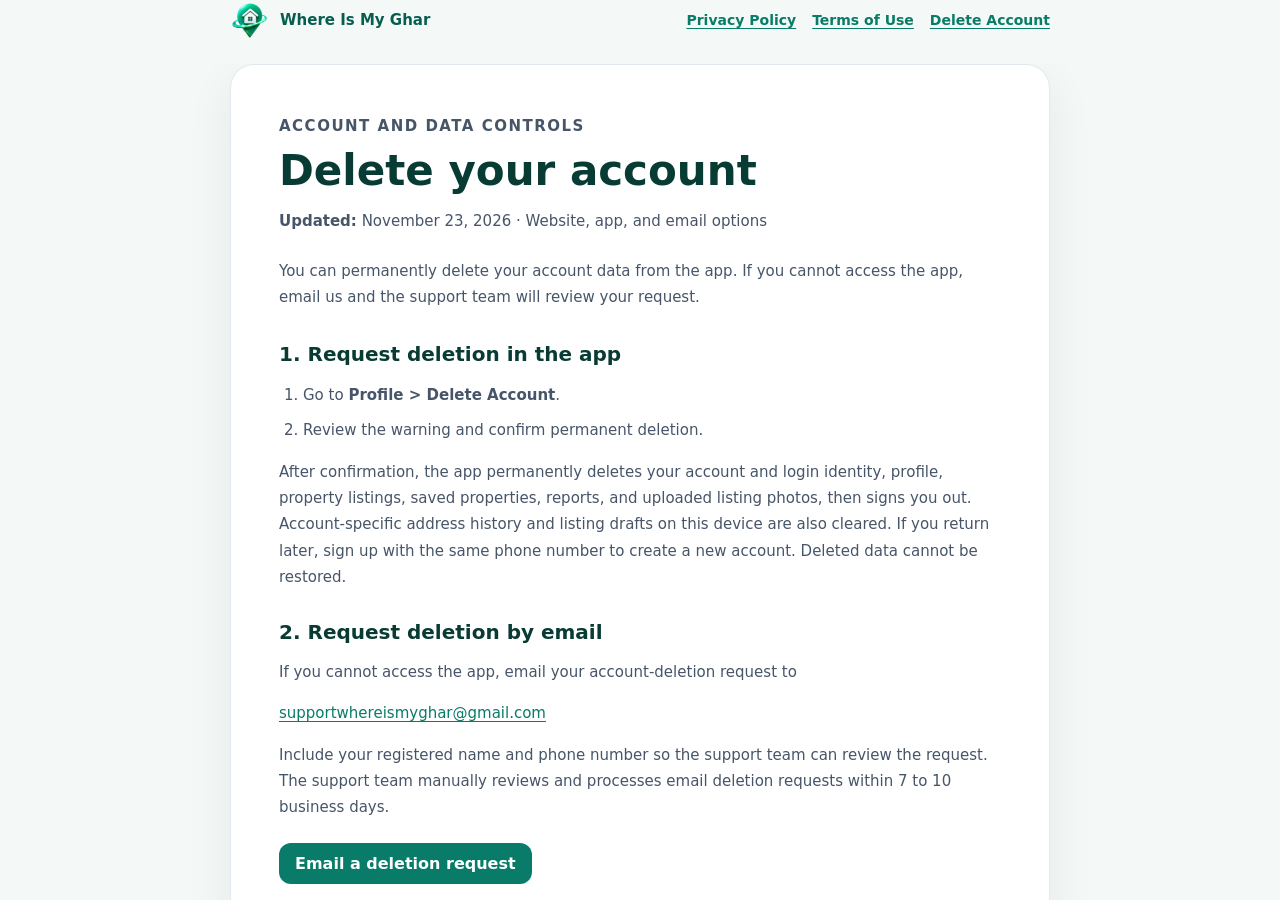
==== commit 15b2b429: "Deploy updated web bundle new 11 Co-authored-by: Copilot <223556219+Copilot@users.noreply.github.com" ====
--- a/delete-account/index.html
+++ b/delete-account/index.html
@@ -9,6 +9,14 @@
     <link rel="apple-touch-icon" href="/apple-touch-icon.png" />
     <link rel="stylesheet" href="/safe-area.css" />
     <link rel="stylesheet" href="/legal.css" />
+    <script>
+      try {
+        const theme = localStorage.getItem('wimg-theme');
+        document.documentElement.dataset.theme = ['light', 'dark', 'system'].includes(theme) ? theme : 'system';
+      } catch {
+        document.documentElement.dataset.theme = 'system';
+      }
+    </script>
     <title>Delete Account | Where Is My Ghar</title>
   </head>
   <body class="app-background app-safe-area legal-page" data-legal-page="delete-account">
@@ -113,6 +121,7 @@
       </section>
     </main>
 
+  <script src="/i18n-runtime.js"></script>
   <script src="/legal-language.js"></script>
     </div>
   </body>
--- a/safe-area.css
+++ b/safe-area.css
@@ -51,13 +51,13 @@
 
 .safe-area-backdrop {
   clip-path: inset(var(--app-safe-area-top) 0 var(--app-safe-area-bottom));
-  background-color: rgb(2 6 23 / 60%);
+  background-color: var(--wimg-overlay, rgb(2 6 23 / 60%));
   -webkit-backdrop-filter: blur(4px);
   backdrop-filter: blur(4px);
 }
 
 .safe-area-backdrop--solid {
-  background-color: #020617;
+  background-color: var(--wimg-overlay-solid, #020617);
   -webkit-backdrop-filter: none;
   backdrop-filter: none;
 }
--- a/legal.css
+++ b/legal.css
@@ -1,12 +1,24 @@
+@import url("/theme-tokens.css");
+
 :root {
-  color-scheme: light dark;
+  --page-text: var(--wimg-text);
+  --page-background: var(--wimg-page);
+  --link-color: var(--wimg-link);
+  --brand-color: var(--wimg-brand);
+  --card-border: var(--wimg-border);
+  --card-background: var(--wimg-surface);
+  --eyebrow-color: var(--wimg-link);
+  --heading-color: var(--wimg-heading);
+  --muted-color: var(--wimg-text-muted);
+  --effective-color: var(--wimg-text-subtle);
+  --button-background: var(--wimg-button);
+  --button-hover: var(--wimg-button-hover);
   font-family: Inter, ui-sans-serif, system-ui, -apple-system, BlinkMacSystemFont, "Segoe UI", sans-serif;
-  color: #17211f;
-  background: #f3f8f6;
+  color: var(--page-text);
+  background: var(--page-background);
   font-synthesis: none;
   text-rendering: optimizeLegibility;
 }
-
 * {
   box-sizing: border-box;
 }
@@ -16,13 +28,13 @@
 }
 
 a {
-  color: #087c68;
+  color: var(--link-color);
   text-underline-offset: 3px;
 }
 
 .legal-page {
   padding-inline: 24px;
-  background: #f3f8f6;
+  background: var(--page-background);
 }
 
 .legal-content-scroll {
@@ -54,7 +66,7 @@
 
 .legal-brand {
   gap: 10px;
-  color: #075e50;
+  color: var(--brand-color);
   font-size: 15px;
   font-weight: 750;
   text-decoration: none;
@@ -75,15 +87,15 @@
 
 .legal-card {
   padding: clamp(24px, 5vw, 48px);
-  border: 1px solid #dce9e5;
+  border: 1px solid var(--card-border);
   border-radius: 24px;
-  background: #fff;
+  background: var(--card-background);
   box-shadow: 0 16px 48px rgb(19 72 61 / 7%);
 }
 
 .legal-eyebrow {
   margin: 0 0 8px;
-  color: #087c68;
+  color: var(--eyebrow-color);
   font-size: 12px;
   font-weight: 750;
   letter-spacing: 0.1em;
@@ -92,20 +104,20 @@
 
 h1 {
   margin: 0;
-  color: #123b33;
+  color: var(--heading-color);
   font-size: clamp(30px, 6vw, 42px);
   line-height: 1.15;
 }
 
 .legal-effective {
   margin: 12px 0 0;
-  color: #62736e;
+  color: var(--effective-color);
   font-size: 14px;
 }
 
 .legal-intro {
   margin: 24px 0 32px;
-  color: #40534e;
+  color: var(--muted-color);
   font-size: 17px;
   line-height: 1.7;
 }
@@ -116,13 +128,13 @@
 
 .legal-card h2 {
   margin: 0 0 12px;
-  color: #173d35;
+  color: var(--heading-color);
   font-size: 20px;
 }
 
 .legal-card p,
 .legal-card li {
-  color: #40534e;
+  color: var(--muted-color);
   font-size: 15px;
   line-height: 1.75;
 }
@@ -141,7 +153,7 @@
   margin: 8px 0;
   padding: 11px 16px;
   border-radius: 12px;
-  background: #087c68;
+  background: var(--button-background);
   color: #fff;
   -webkit-text-fill-color: #fff;
   font-weight: 700;
@@ -156,7 +168,7 @@
 }
 
 .legal-button:hover {
-  background: #066554;
+  background: var(--button-hover);
 }
 
 @media (max-width: 560px) {
@@ -170,51 +182,3 @@
   }
 
 }
-
-@media (prefers-color-scheme: dark) {
-  :root {
-    color: #e5eeeb;
-    background: #0b1714;
-  }
-
-  .legal-page {
-    background: #0b1714;
-  }
-
-  .legal-brand {
-    color: #6ee7c4;
-  }
-
-  .legal-card {
-    border-color: #29463e;
-    background: #12221e;
-  }
-
-  .legal-eyebrow,
-  a {
-    color: #6ee7c4;
-  }
-
-  h1,
-  .legal-card h2 {
-    color: #e3f4ee;
-  }
-
-  .legal-effective,
-  .legal-card p,
-  .legal-card li {
-    color: #c4d5ce;
-  }
-
-  .legal-card .legal-button,
-  .legal-card .legal-button:link,
-  .legal-card .legal-button:visited {
-    background: #0b806d;
-    color: #fff;
-    -webkit-text-fill-color: #fff;
-  }
-
-  .legal-card .legal-button:hover {
-    background: #09927b;
-  }
-}
